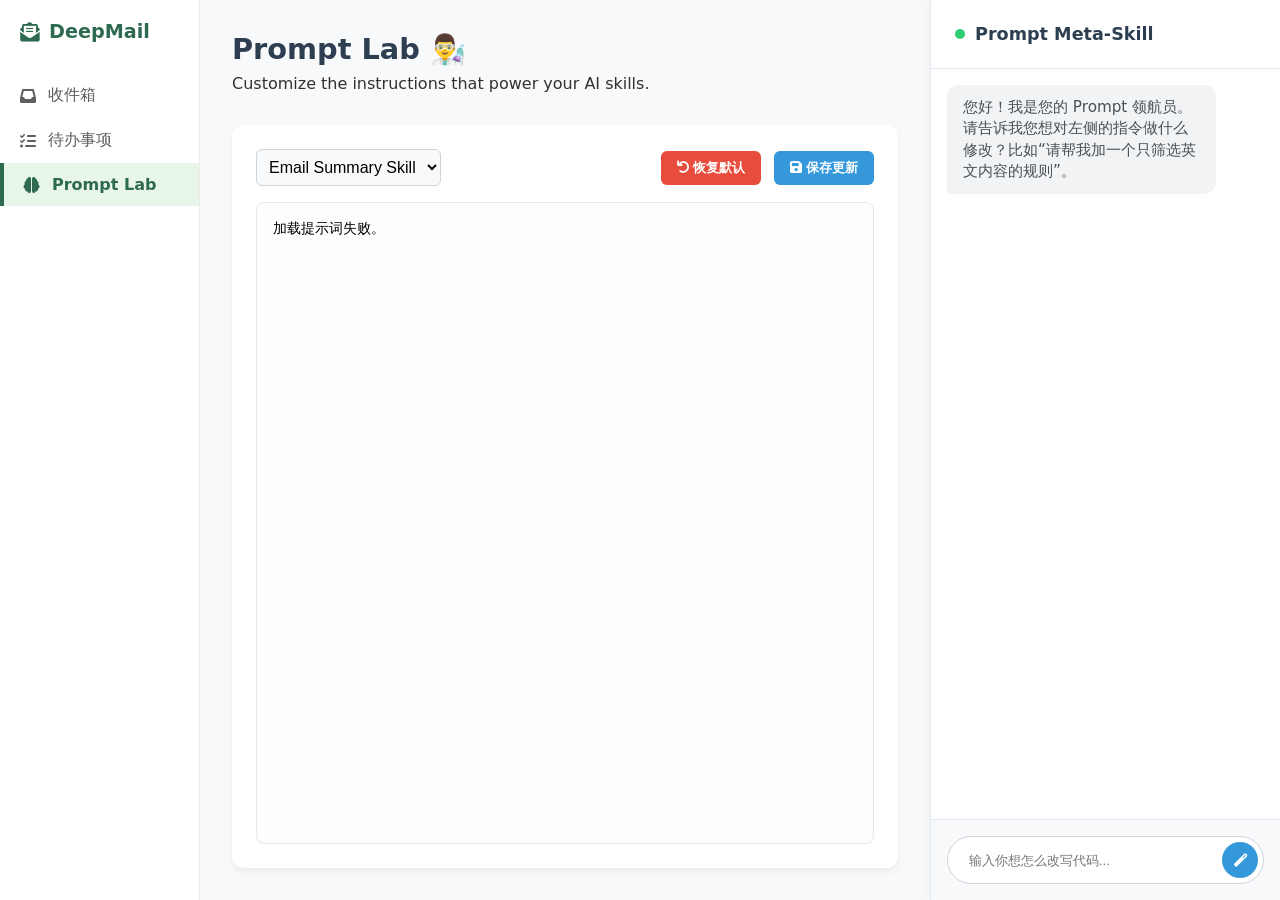
==== static/prompt_lab.html @ 1958fa29 "refinement add a prompt page" ====
<!DOCTYPE html>
<html lang="zh-CN">
<head>
    <meta charset="UTF-8">
    <meta name="viewport" content="width=device-width, initial-scale=1.0">
    <title>DeepMail AI - Prompt Lab</title>
    <link rel="stylesheet" href="/static/css/styles.css?v=2.2">
    <link rel="stylesheet" href="https://cdnjs.cloudflare.com/ajax/libs/font-awesome/6.0.0/css/all.min.css">
    <style>
        .app-container {
            display: flex;
            height: 100vh;
            background: #f8f9fa; /* Assuming light theme default */
        }
        
        .main-content {
            flex: 1;
            padding: 2rem;
            display: flex;
            flex-direction: column;
            gap: 1rem;
            overflow-y: auto;
        }

        .header {
            display: flex;
            flex-direction: column;
            gap: 0.5rem;
            margin-bottom: 1rem;
        }

        .header h1 {
            font-size: 1.8rem;
            color: #2c3e50;
        }

        .editor-container {
            background: white;
            border-radius: 12px;
            box-shadow: 0 4px 6px rgba(0, 0, 0, 0.05);
            padding: 1.5rem;
            display: flex;
            flex-direction: column;
            flex: 1;
        }

        .editor-header {
            display: flex;
            justify-content: space-between;
            align-items: center;
            margin-bottom: 1rem;
        }

        .skill-select {
            padding: 0.5rem;
            border: 1px solid #ced4da;
            border-radius: 6px;
            font-size: 1rem;
            background: #f8f9fa;
        }

        .btn-group button {
            padding: 0.5rem 1rem;
            border: none;
            border-radius: 6px;
            cursor: pointer;
            font-weight: 600;
            margin-left: 0.5rem;
            transition: all 0.2s;
        }

        .btn-primary { background: #3498db; color: white; }
        .btn-primary:hover { background: #2980b9; }
        .btn-danger { background: #e74c3c; color: white; }
        .btn-danger:hover { background: #c0392b; }
        
        .toast {
            display: none;
            color: #27ae60;
            font-weight: bold;
            margin-left: 10px;
        }

        #prompt-editor {
            flex: 1;
            width: 100%;
            padding: 1rem;
            border: 1px solid #e2e8f0;
            border-radius: 8px;
            font-family: 'Fira Code', 'Courier New', Courier, monospace;
            font-size: 0.9rem;
            resize: none;
            background: #fdfdfd;
            line-height: 1.5;
            min-height: 400px;
        }

        #prompt-editor:focus {
            outline: none;
            border-color: #3498db;
            box-shadow: 0 0 0 3px rgba(52, 152, 219, 0.2);
        }

        /* Chat Sidebar styles loosely mimicking deepseek-dashboard */
        .chat-container {
            width: 350px;
            background: white;
            border-left: 1px solid #e2e8f0;
            display: flex;
            flex-direction: column;
            box-shadow: -4px 0 15px rgba(0,0,0,0.03);
            z-index: 100;
        }

        .chat-header {
            padding: 1.5rem;
            border-bottom: 1px solid #e2e8f0;
            display: flex;
            align-items: center;
            gap: 10px;
        }

        .status-dot {
            width: 10px;
            height: 10px;
            background: #2ecc71;
            border-radius: 50%;
            display: inline-block;
        }

        .chat-header h3 {
            margin: 0;
            font-size: 1.1rem;
            color: #2c3e50;
        }

        .messages {
            flex: 1;
            padding: 1rem;
            overflow-y: auto;
            display: flex;
            flex-direction: column;
            gap: 15px;
        }

        .message {
            max-width: 85%;
            padding: 12px 16px;
            border-radius: 12px;
            font-size: 0.95rem;
            line-height: 1.4;
        }

        .message.system {
            background: #f1f3f5;
            color: #495057;
            align-self: flex-start;
            border-bottom-left-radius: 2px;
        }

        .message.user {
            background: #3498db;
            color: white;
            align-self: flex-end;
            border-bottom-right-radius: 2px;
        }

        .input-area {
            padding: 1rem;
            background: #f8f9fa;
            border-top: 1px solid #e2e8f0;
        }

        .input-wrapper {
            display: flex;
            align-items: center;
            background: white;
            border: 1px solid #ced4da;
            border-radius: 24px;
            padding: 0.3rem;
        }

        .input-wrapper input {
            flex: 1;
            border: none;
            padding: 0.5rem 1rem;
            outline: none;
            background: transparent;
        }

        .input-wrapper button {
            background: #3498db;
            color: white;
            border: none;
            border-radius: 50%;
            width: 36px;
            height: 36px;
            cursor: pointer;
            display: flex;
            align-items: center;
            justify-content: center;
            transition: background 0.2s;
        }

        .input-wrapper button:disabled {
            background: #95a5a6;
            cursor: not-allowed;
        }

        .input-wrapper button:hover:not(:disabled) {
            background: #2980b9;
        }

        .typing-indicator {
            display: none;
            padding: 10px;
            color: #7f8c8d;
            font-size: 0.9rem;
            font-style: italic;
        }
    </style>
</head>
<body>
    <div class="app-container">
        <!-- Sidebar Navigation -->
        <nav class="sidebar">
            <div class="logo">
                <i class="fas fa-envelope-open-text"></i>
                <span>DeepMail</span>
            </div>
            <ul class="folder-list">
                <li onclick="window.location.href='/'"><div class="folder-item"><i class="fas fa-inbox"></i> <span>收件箱</span></div></li>
                <li onclick="window.location.href='/todo'"><div class="folder-item"><i class="fas fa-tasks"></i> <span>待办事项</span></div></li>
                <li class="active"><div class="folder-item"><i class="fas fa-brain"></i> <span>Prompt Lab</span></div></li>
            </ul>
        </nav>

        <!-- Main Content: Prompt Editor -->
        <main class="main-content">
            <div class="header">
                <h1>Prompt Lab 👨‍🔬</h1>
                <p>Customize the instructions that power your AI skills.</p>
            </div>

            <div class="editor-container">
                <div class="editor-header">
                    <div>
                        <select id="skill-select" class="skill-select" onchange="loadPrompt()">
                            <option value="email_summary">Email Summary Skill</option>
                            <option value="todo_extract">Todo Extraction Skill</option>
                        </select>
                        <span id="toast" class="toast"><i class="fas fa-check-circle"></i> 已保存</span>
                    </div>
                    <div class="btn-group">
                        <button class="btn-danger" onclick="restoreDefault()"><i class="fas fa-undo"></i> 恢复默认</button>
                        <button class="btn-primary" onclick="savePrompt()"><i class="fas fa-save"></i> 保存更新</button>
                    </div>
                </div>
                <textarea id="prompt-editor" spellcheck="false">Loading...</textarea>
            </div>
        </main>

        <!-- AI Chat Sidebar -->
        <section class="chat-container">
            <header class="chat-header">
                <div class="status-dot"></div>
                <h3>Prompt Meta-Skill</h3>
            </header>
            <div class="messages" id="chat-messages">
                <div class="message system">您好！我是您的 Prompt 领航员。请告诉我您想对左侧的指令做什么修改？比如“请帮我加一个只筛选英文内容的规则”。</div>
            </div>
            <div class="typing-indicator" id="typing-indicator">Meta-Skill 正在重写指令...</div>
            <div class="input-area">
                <form id="chat-form" class="input-wrapper" onsubmit="handleOptimize(event)">
                    <input type="text" id="user-input" placeholder="输入你想怎么改写代码..." autocomplete="off" required>
                    <button type="submit" id="send-btn">
                        <i class="fa-solid fa-magic"></i>
                    </button>
                </form>
            </div>
        </section>
    </div>

    <script>
        let currentPrompts = {};

        // 初始化加载所有 prompts
        async function fetchPrompts() {
            try {
                const res = await fetch('/api/prompts');
                const data = await res.json();
                
                // 转换为键值对形式
                data.forEach(item => {
                    currentPrompts[item.skill_name] = item.system_prompt;
                });
                
                loadPrompt();
            } catch (e) {
                console.error("加载失败:", e);
                document.getElementById('prompt-editor').value = "加载提示词失败。";
            }
        }

        function loadPrompt() {
            const skill = document.getElementById('skill-select').value;
            const editor = document.getElementById('prompt-editor');
            editor.value = currentPrompts[skill] || "No prompt found.";
        }

        async function savePrompt() {
            const skill = document.getElementById('skill-select').value;
            const content = document.getElementById('prompt-editor').value;
            
            try {
                const res = await fetch(`/api/prompts/${skill}`, {
                    method: 'PUT',
                    headers:{ 'Content-Type': 'application/json' },
                    body: JSON.stringify({ system_prompt: content })
                });
                if(res.ok) {
                    currentPrompts[skill] = content;
                    showToast();
                }
            } catch (e) {
                alert('保存失败!');
            }
        }

        async function restoreDefault() {
            if(!confirm("确定要恢复默认设定吗？这会覆盖所有的个性化修改。")) return;
            
            const skill = document.getElementById('skill-select').value;
            try {
                const res = await fetch(`/api/prompts/${skill}/restore`, { method: 'POST' });
                if(res.ok) {
                    await fetchPrompts(); // 刷新数据
                    showToast("已恢复默认");
                }
            } catch (e) {
                alert('恢复失败!');
            }
        }

        function showToast(msg = "已保存修改 (立刻生效)") {
            const toast = document.getElementById('toast');
            toast.innerHTML = `<i class="fas fa-check-circle"></i> ${msg}`;
            toast.style.display = 'inline-block';
            setTimeout(() => { toast.style.display = 'none'; }, 3000);
        }

        // --- Chat Interaction ---
        function appendMessage(sender, text) {
            const container = document.getElementById('chat-messages');
            const msgDiv = document.createElement('div');
            msgDiv.className = `message ${sender}`;
            msgDiv.innerText = text;
            container.appendChild(msgDiv);
            container.scrollTop = container.scrollHeight;
        }

        async function handleOptimize(e) {
            e.preventDefault();
            const input = document.getElementById('user-input');
            const text = input.value.trim();
            if(!text) return;

            const skill = document.getElementById('skill-select').value;
            
            appendMessage('user', text);
            input.value = '';
            
            const btn = document.getElementById('send-btn');
            const indicator = document.getElementById('typing-indicator');
            btn.disabled = true;
            indicator.style.display = 'block';

            try {
                const res = await fetch(`/api/prompts/${skill}/optimize`, {
                    method: 'POST',
                    headers:{ 'Content-Type': 'application/json' },
                    body: JSON.stringify({ user_request: text })
                });
                
                if (!res.ok) {
                    appendMessage('system', '网络请求失败。');
                    return;
                }
                
                const editor = document.getElementById('prompt-editor');
                editor.value = ""; // 清空编辑器，准备流式写入
                
                // 自动插入一条占位系统消息
                const container = document.getElementById('chat-messages');
                const sysMsgDiv = document.createElement('div');
                sysMsgDiv.className = `message system`;
                sysMsgDiv.innerText = "正在为您重写左侧的系统指令...";
                container.appendChild(sysMsgDiv);
                container.scrollTop = container.scrollHeight;
                
                // 读取流
                const reader = res.body.getReader();
                const decoder = new TextDecoder("utf-8");
                let done = false;
                let fullText = "";
                
                while (!done) {
                    const { value, done: readerDone } = await reader.read();
                    done = readerDone;
                    if (value) {
                        const chunk = decoder.decode(value, { stream: true });
                        fullText += chunk;
                        
                        // 过滤掉 markdown code blocks 标记
                        let displayText = fullText;
                        if (displayText.startsWith("```json\n")) displayText = displayText.substring(8);
                        else if (displayText.startsWith("```\n")) displayText = displayText.substring(4);
                        else if (displayText.startsWith("```")) displayText = displayText.substring(3);
                        // 我们在流式追加，所以只在结束时去结尾的 ``` 是可以的，这里为了实时好看，动态替换
                        if (displayText.endsWith("```")) displayText = displayText.slice(0, -3);
                        
                        // 仿佛魔法般地自动敲进左边的编辑器
                        editor.value = displayText;
                    }
                }
                
                // 简单的闪烁动画提醒由于输入完成
                editor.style.transition = 'background 0.3s';
                editor.style.background = '#e8f8f5';
                setTimeout(() => editor.style.background = '#fdfdfd', 800);
                
                // 结束系统提示
                sysMsgDiv.innerText = "重写完成！您可以审核并在右上方点击“保存更新”使其生效。";
                
            } catch (error) {
                appendMessage('system', '网络请求错误，请重试。: ' + error);
            } finally {
                btn.disabled = false;
                indicator.style.display = 'none';
            }
        }

        // 初始化
        fetchPrompts();
    </script>
</body>
</html>
---- static/css/styles.css ----
/* DeepMail Sage - Design System */
:root {
    --bg-primary: #ffffff;
    --bg-secondary: #f8f9fa;
    --bg-active: #e8f5e9;
    --border-color: #edebe9;
    --text-main: #323130;
    --text-muted: #605e5c;
    --accent-sage: #2d6a4f;
    --accent-sage-dark: #1b4332;
    --accent-mint: #d8f3dc;
    --important-red: #d13438;
    --sidebar-width: 200px;
    --list-width: 350px;
    --shadow-subtle: 0 2px 4px rgba(0, 0, 0, 0.05);
}

* {
    box-sizing: border-box;
    margin: 0;
    padding: 0;
}

body {
    font-family: 'Segoe UI', system-ui, -apple-system, sans-serif;
    color: var(--text-main);
    background-color: var(--bg-secondary);
    height: 100vh;
    overflow: hidden;
}

.app-container {
    display: flex;
    height: 100vh;
}

/* --- Sidebar --- */
.sidebar {
    width: var(--sidebar-width);
    background-color: var(--bg-primary);
    border-right: 1px solid var(--border-color);
    display: flex;
    flex-direction: column;
    padding: 20px 0;
}

.logo {
    padding: 0 20px 30px;
    font-size: 1.2rem;
    font-weight: bold;
    color: var(--accent-sage);
    display: flex;
    align-items: center;
    gap: 10px;
}

.folder-list {
    list-style: none;
    flex: 1;
}

/* Base style for all sidebar items */
.folder-list li {
    list-style: none;
    cursor: pointer;
    transition: all 0.2s;
}

/* Header/Main Level items */
.folder-list>li>.folder-item,
.folder-list>li>.folder-header {
    padding: 12px 20px;
    display: flex;
    align-items: center;
    gap: 12px;
    color: var(--text-muted);
}

.folder-list li:hover>.folder-item,
.folder-list li:hover>.folder-header {
    background-color: var(--bg-secondary);
}

/* Active State for Main Folders */
.folder-list li.active>.folder-item,
.folder-list li.active>.folder-header {
    background-color: var(--bg-active);
    color: var(--accent-sage);
    font-weight: 600;
    border-left: 4px solid var(--accent-sage);
}

/* Archive Expandable Logic */
.expandable {
    display: block !important;
    /* Ensure vertical flow regardless of other rules */
    width: 100%;
}

.folder-header {
    width: 100%;
    display: flex !important;
    align-items: center;
    gap: 12px;
}

.folder-header .toggle-icon {
    margin-left: auto;
    font-size: 0.7rem;
    transition: transform 0.3s ease;
}

.folder-header.expanded .toggle-icon {
    transform: rotate(90deg);
}

/* Sub-folder List (Accordion) */
.sub-folder-list {
    list-style: none;
    max-height: 0;
    overflow: hidden;
    transition: all 0.3s cubic-bezier(0.4, 0, 0.2, 1);
    background-color: #fafbfb;
}

.expandable.expanded .sub-folder-list {
    max-height: 500px;
    border-bottom: 1px solid var(--border-color);
}

.sub-folder-list li {
    padding: 10px 20px 10px 48px;
    /* Proper indentation */
    font-size: 0.85rem;
    color: var(--text-muted);
    transition: all 0.2s;
    border-left: 4px solid transparent;
    /* Keep layout stable */
}

.sub-folder-list li:hover {
    background-color: #f0f7f4;
    color: var(--accent-sage);
}

.sub-folder-list li.active {
    color: var(--accent-sage);
    font-weight: 600;
    background-color: #f2f8f6;
    border-left: 4px solid var(--accent-sage);
}

/* Category Indicators in Sidebar */
.category-pill {
    display: inline-block;
    width: 12px;
    height: 8px;
    border-radius: 3px;
    margin-right: 10px;
}

/* Color Mapping (Sync with badges) */
.dot-course,
.dot-bg-course {
    background-color: #1976d2;
}

.dot-research,
.dot-bg-research {
    background-color: #00838F;
}

.dot-seminar,
.dot-bg-seminar {
    background-color: #7b1fa2;
}

.dot-financial,
.dot-bg-financial {
    background-color: #fbc02d;
}

.dot-career,
.dot-bg-career {
    background-color: #C2185B;
}

.dot-campus,
.dot-bg-campus {
    background-color: #5D4037;
}

.dot-notification,
.dot-bg-notification {
    background-color: #388e3c;
}

.dot-social,
.dot-bg-social {
    background-color: #f57c00;
}

.dot-external,
.dot-bg-external {
    background-color: #6A1B9A;
}

.dot-promotion,
.dot-bg-promotion {
    background-color: #616161;
}

.dot-other,
.dot-bg-other {
    background-color: #455a64;
}




.stats-card {
    padding: 20px;
    font-size: 0.85rem;
    color: var(--text-muted);
    border-top: 1px solid var(--border-color);
}

/* --- Email List Panel --- */
.email-list-panel {
    width: var(--list-width);
    background-color: var(--bg-primary);
    border-right: 1px solid var(--border-color);
    display: flex;
    flex-direction: column;
}

.panel-header {
    padding: 15px 20px;
    display: flex;
    justify-content: space-between;
    align-items: center;
    border-bottom: 1px solid var(--border-color);
}

.filter-container {
    flex: 1;
}

.filter-select {
    width: 100%;
    padding: 6px 12px;
    border: 1px solid var(--border-color);
    border-radius: 6px;
    background-color: var(--bg-secondary);
    color: var(--text-main);
    font-size: 0.85rem;
    font-weight: 600;
    cursor: pointer;
    outline: none;
    transition: all 0.2s;
}

.filter-select:hover {
    border-color: var(--accent-sage);
}

.filter-select:focus {
    border-color: var(--accent-sage);
    box-shadow: 0 0 0 2px rgba(45, 106, 79, 0.1);
}

.actions button {
    background: none;
    border: none;
    color: var(--text-muted);
    cursor: pointer;
    margin-left: 10px;
    font-size: 1rem;
}

.search-bar {
    padding: 10px 20px;
    position: relative;
    border-bottom: 1px solid var(--border-color);
}

.search-bar i {
    position: absolute;
    left: 30px;
    top: 50%;
    transform: translateY(-50%);
    color: var(--text-muted);
}

.search-bar input {
    width: 100%;
    padding: 8px 10px 8px 30px;
    border: 1px solid var(--border-color);
    border-radius: 4px;
    background-color: var(--bg-secondary);
    outline: none;
}

.email-items {
    flex: 1;
    overflow-y: auto;
}

.email-item {
    padding: 15px 20px;
    border-bottom: 1px solid var(--border-color);
    cursor: pointer;
    display: flex;
    gap: 12px;
    position: relative;
    transition: background 0.2s;
}

.email-item:hover {
    background-color: #f0f7f4;
    transform: translateX(4px);
    transition: all 0.3s cubic-bezier(0.25, 0.8, 0.25, 1);
}

.email-item.unread {
    background-color: var(--bg-secondary);
}

.email-item.active {
    background-color: #e8f3ee;
    border-left: 5px solid var(--accent-sage);
    padding-left: 15px;
    box-shadow: inset 4px 0 10px rgba(0, 0, 0, 0.03);
}

/* Importance Dot on the Left */
.importance-marker {
    width: 8px;
    height: 8px;
    border-radius: 50%;
    margin-top: 6px;
    flex-shrink: 0;
}

.importance-marker.high {
    background-color: var(--important-red);
    box-shadow: 0 0 5px rgba(209, 52, 56, 0.4);
}

.item-content {
    flex: 1;
    overflow: hidden;
}

.item-top {
    display: flex;
    justify-content: space-between;
    margin-bottom: 4px;
}

.item-sender {
    font-weight: 600;
    font-size: 0.9rem;
    white-space: nowrap;
    overflow: hidden;
    text-overflow: ellipsis;
}

.item-date {
    font-size: 0.75rem;
    color: var(--text-muted);
}

.item-subject {
    font-size: 0.85rem;
    font-weight: 500;
    margin-bottom: 4px;
    white-space: nowrap;
    overflow: hidden;
    text-overflow: ellipsis;
}

.item-summary {
    font-size: 0.8rem;
    color: var(--text-muted);
    display: -webkit-box;
    -webkit-line-clamp: 2;
    -webkit-box-orient: vertical;
    overflow: hidden;
}

/* --- Content Panel --- */
.content-panel {
    flex: 1;
    background-color: var(--bg-primary);
    overflow-y: auto;
    display: flex;
    flex-direction: column;
}

.welcome-view {
    margin: auto;
    text-align: center;
    color: var(--text-muted);
}

.welcome-view i {
    font-size: 4rem;
    margin-bottom: 20px;
    opacity: 0.2;
}

.detail-view {
    display: flex;
    flex-direction: column;
    height: 100%;
}

.detail-header {
    padding: 10px 30px;
    border-bottom: 1px solid var(--border-color);
}

.subject-line {
    display: flex;
    justify-content: space-between;
    align-items: flex-start;
    margin-bottom: 8px;
}

.subject-line h1 {
    font-size: 1.3rem !important; /* Targeted size */
    font-weight: 600;
    line-height: 1.4;
    color: #1a1a1a;
    margin: 0;
}

.tag {
    padding: 4px 10px;
    border-radius: 12px;
    font-size: 0.75rem;
    font-weight: bold;
}

.importance-tag {
    background-color: #fdeaea;
    color: var(--important-red);
}

.category-tag {
    background-color: var(--accent-mint);
    color: var(--accent-sage-dark);
}

.header-tags {
    display: flex;
    gap: 8px;
    margin-top: 10px;
}

/* Category Specific Badges in List */
.badge {
    padding: 2px 6px;
    border-radius: 4px;
    font-size: 0.7rem;
    font-weight: bold;
    margin-right: 5px;
}

.badge-course {
    background-color: #e3f2fd;
    color: #1976d2;
}

/* 蓝色 - 课程 */
.badge-seminar {
    background-color: #f3e5f5;
    color: #7b1fa2;
}

/* 紫色 - 讲座 */
.badge-financial {
    background-color: #fff9c4;
    color: #fbc02d;
}

/* 黄色 - 财务 */
.badge-notification {
    background-color: #e8f5e9;
    color: #388e3c;
}

/* 绿色 - 系统 */
.badge-social {
    background-color: #ffe0b2;
    color: #f57c00;
}

/* 橙色 - 社交 */
.badge-promotion {
    background-color: #f5f5f5;
    color: #616161;
}

/* 灰色 - 推广 */
.badge-research {
    background-color: #E0F7FA;
    color: #00838F;
}

/* 青色 - 研究 */
.badge-career {
    background-color: #FCE4EC;
    color: #C2185B;
}

/* 粉色 - 职业 */
.badge-campus {
    background-color: #EFEBE9;
    color: #5D4037;
}

/* 棕色 - 校内 */
.badge-external {
    background-color: #F3E5F5;
    color: #6A1B9A;
}

/* 深紫 - 校企 */
.badge-other {
    background-color: #eceff1;
    color: #455a64;
}

/* 蓝灰色 - 其他 */

.sender-info {
    display: flex;
    align-items: center;
    gap: 12px;
    margin-bottom: 10px;
}

.avatar {
    width: 36px;
    height: 36px;
    background-color: var(--accent-mint);
    color: var(--accent-sage-dark);
    border-radius: 50%;
    display: flex;
    align-items: center;
    justify-content: center;
    font-weight: bold;
    font-size: 1rem;
}

.sender-meta {
    display: flex;
    flex-direction: column;
}

.sender-meta span {
    font-size: 0.8rem;
    color: var(--text-muted);
}

.ai-summary-box {
    background: linear-gradient(135deg, #f8fbfa 0%, #f0f7f4 100%);
    border: 1px solid rgba(132, 169, 140, 0.2);
    border-left: 5px solid var(--accent-sage);
    border-radius: 12px;
    padding: 12px 18px;
    line-height: 1.6;
    box-shadow: 0 4px 20px rgba(0, 0, 0, 0.04);
    font-style: italic;
    font-size: 1rem;
    font-weight: 600;
    text-decoration: underline;
    text-underline-offset: 4px;
    text-decoration-color: rgba(45, 106, 79, 0.2);
    color: #2f3e46;
    position: relative;
}

.ai-summary-box::after {
    content: "AI INSIGHT";
    position: absolute;
    top: -10px;
    right: 20px;
    background: var(--accent-sage);
    color: white;
    font-size: 0.6rem;
    padding: 2px 8px;
    border-radius: 10px;
    font-weight: bold;
    letter-spacing: 1px;
}

.ai-header {
    font-size: 0.9rem;
    font-weight: bold;
    color: var(--accent-sage);
    margin-bottom: 8px;
    display: flex;
    align-items: center;
    gap: 8px;
}

/* --- Split View --- */
.view-controls {
    padding: 10px 40px;
    border-bottom: 1px solid var(--border-color);
    display: flex;
    gap: 10px;
}

.view-controls button {
    padding: 6px 15px;
    border: 1px solid var(--border-color);
    background: var(--bg-primary);
    border-radius: 20px;
    font-size: 0.8rem;
    cursor: pointer;
}

.view-controls button.active {
    background: var(--accent-sage);
    color: white;
    border-color: var(--accent-sage);
}

.body-container {
    flex: 1;
    display: flex;
    overflow: hidden;
    /* Scroll in individual panes */
}

.body-pane {
    flex: 1;
    overflow-y: auto;
    padding: 30px 40px;
    position: relative;
    border-right: 1px solid var(--border-color);
}

.pane-label {
    position: sticky;
    top: -30px;
    background: var(--accent-sage);
    color: white;
    font-size: 0.7rem;
    padding: 2px 10px;
    border-radius: 10px;
    display: inline-block;
    margin-bottom: 15px;
}

.raw-content {
    line-height: 1.8;
    color: var(--text-main);
    font-size: 0.95rem;
}

.body-container.only-original .translation-pane {
    display: none;
}

.body-container.only-original .original-pane {
    flex: 1;
}

.body-container.only-translation .original-pane {
    display: none;
}

.body-container.only-translation .translation-pane {
    flex: 1;
}

.hidden {
    display: none !important;
}

/* --- Footer --- */
.stats-card {
    padding: 16px;
    margin: 10px 15px;
    background: linear-gradient(145deg, #f8fcf9 0%, #f0f7f4 100%);
    border-radius: 12px;
    border: 1px solid rgba(45, 106, 79, 0.08);
}

.stat-item {
    display: flex;
    flex-direction: column;
    gap: 2px;
    margin-bottom: 12px;
}

.stat-item:last-child {
    margin-bottom: 0;
}

.stat-label {
    font-size: 0.7rem;
    color: var(--text-muted);
    text-transform: uppercase;
    letter-spacing: 0.5px;
}

.stat-value {
    font-size: 0.85rem;
    color: var(--accent-sage-dark);
    font-weight: 600;
}

.detail-footer {
    padding: 12px 40px;
    background-color: var(--bg-secondary);
    border-top: 1px solid var(--border-color);
    transition: all 0.3s ease;
}

.toggle-header {
    cursor: pointer;
    display: flex;
    justify-content: space-between;
    align-items: center;
    padding: 5px 0;
    user-select: none;
}

.toggle-header:hover {
    color: var(--accent-sage-dark);
}

.toggle-icon {
    transition: transform 0.3s ease;
    font-size: 0.9rem;
    color: var(--text-muted);
}

.action-list {
    list-style: none;
    margin-top: 10px;
    overflow: hidden;
    max-height: 500px;
    transition: max-height 0.3s ease, margin 0.3s ease, opacity 0.3s ease;
}

.action-list.collapsed {
    max-height: 0;
    margin-top: 0;
    opacity: 0;
    pointer-events: none;
}

.toggle-header.active .toggle-icon {
    transform: rotate(180deg);
}

.action-list li {
    padding: 8px 0;
    display: flex;
    align-items: center;
    gap: 10px;
    font-size: 0.9rem;
}

.action-list li::before {
    content: '\f14a';
    font-family: 'Font Awesome 5 Free';
    font-weight: 900;
    color: var(--accent-sage);
}

/* Scrollbar styling */
::-webkit-scrollbar {
    width: 6px;
}

::-webkit-scrollbar-track {
    background: transparent;
}

::-webkit-scrollbar-thumb {
    background: #ccc;
    border-radius: 10px;
}

::-webkit-scrollbar-thumb:hover {
    background: #999;
}

/* Loading Shimmer Effect */
.loading-shimmer {
    height: 200px;
    width: 100%;
    background: linear-gradient(90deg, #f0f0f0 25%, #f7f7f7 50%, #f0f0f0 75%);
    background-size: 200% 100%;
    animation: shimmer 1.5s infinite;
    border-radius: 8px;
    margin-bottom: 20px;
}

@keyframes shimmer {
    0% {
        background-position: 200% 0;
    }

    100% {
        background-position: -200% 0;
    }
}

/* 自定义旋转动画 */
.fa-spin-custom {
    animation: fa-spin 2s infinite linear;
}

@keyframes fa-spin {
    0% {
        transform: rotate(0deg);
    }
    100% {
        transform: rotate(359deg);
    }
}
/* --- 同步进度条样式 --- */
.sync-progress {
    margin: 10px 15px 20px 15px;
    padding: 15px;
    background: rgba(45, 106, 79, 0.05); /* Sage green tint */
    border-radius: 12px;
    border: 1px solid rgba(45, 106, 79, 0.1);
}

.sync-header {
    display: flex;
    justify-content: space-between;
    font-size: 13px;
    margin-bottom: 8px;
    font-weight: 500;
    color: var(--accent-sage);
}

.progress-track {
    height: 6px;
    background: rgba(0, 0, 0, 0.05);
    border-radius: 3px;
    overflow: hidden;
    margin-bottom: 8px;
}

.progress-fill {
    height: 100%;
    background: linear-gradient(90deg, var(--accent-sage), #84a98c);
    width: 5%;
    transition: width 0.4s cubic-bezier(0.4, 0, 0.2, 1);
    box-shadow: 0 0 10px rgba(45, 106, 79, 0.2);
}

.sync-detail {
    font-size: 11px;
    color: var(--text-muted);
    white-space: nowrap;
    overflow: hidden;
    text-overflow: ellipsis;
}
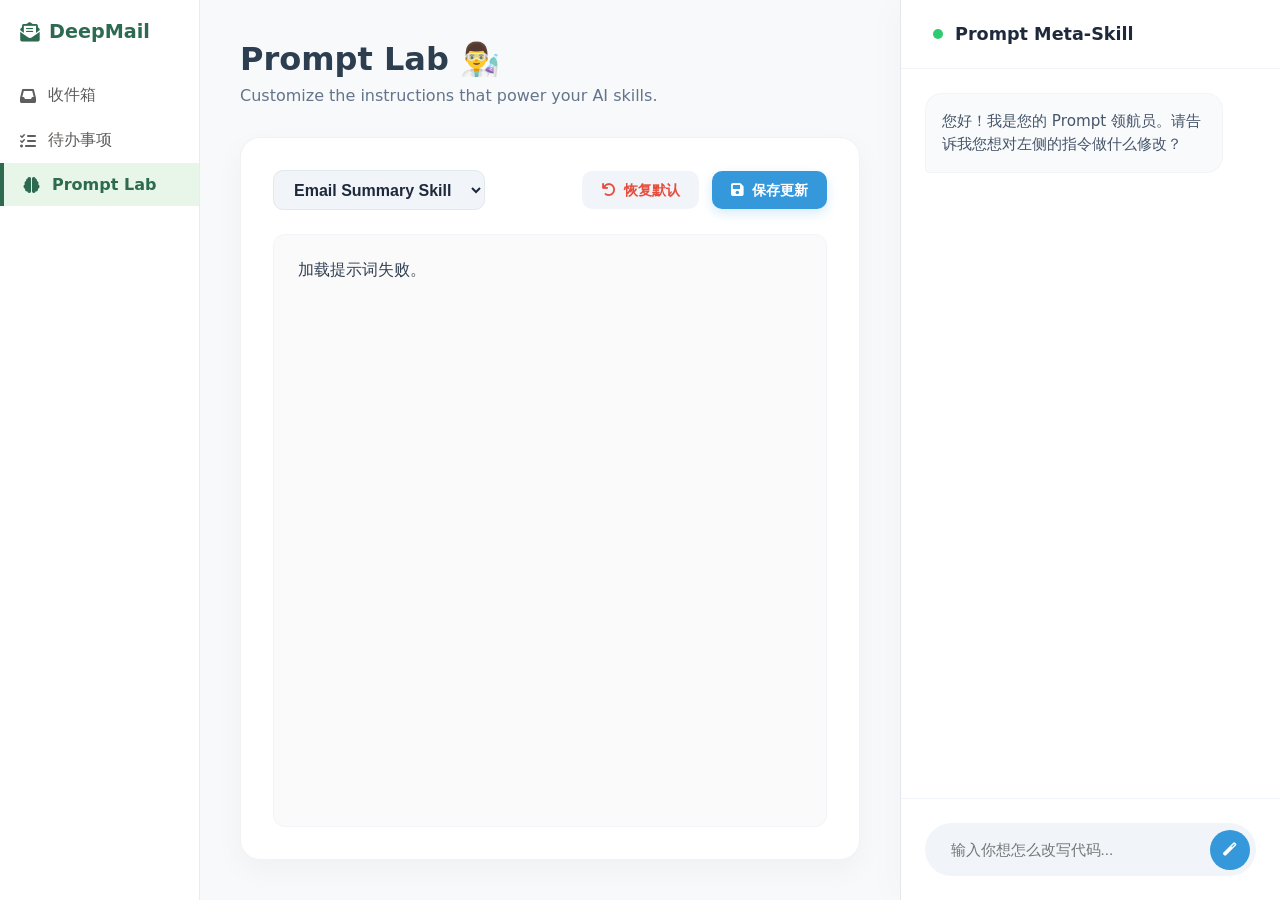
==== commit 6b401817: "Refactor: Modularized project structure, consolidated maintenance tools, and optimized frontend/back" ====
--- a/static/prompt_lab.html
+++ b/static/prompt_lab.html
@@ -5,220 +5,8 @@
     <meta name="viewport" content="width=device-width, initial-scale=1.0">
     <title>DeepMail AI - Prompt Lab</title>
     <link rel="stylesheet" href="/static/css/styles.css?v=2.2">
+    <link rel="stylesheet" href="/static/css/prompt_lab.css?v=1.0">
     <link rel="stylesheet" href="https://cdnjs.cloudflare.com/ajax/libs/font-awesome/6.0.0/css/all.min.css">
-    <style>
-        .app-container {
-            display: flex;
-            height: 100vh;
-            background: #f8f9fa; /* Assuming light theme default */
-        }
-        
-        .main-content {
-            flex: 1;
-            padding: 2rem;
-            display: flex;
-            flex-direction: column;
-            gap: 1rem;
-            overflow-y: auto;
-        }
-
-        .header {
-            display: flex;
-            flex-direction: column;
-            gap: 0.5rem;
-            margin-bottom: 1rem;
-        }
-
-        .header h1 {
-            font-size: 1.8rem;
-            color: #2c3e50;
-        }
-
-        .editor-container {
-            background: white;
-            border-radius: 12px;
-            box-shadow: 0 4px 6px rgba(0, 0, 0, 0.05);
-            padding: 1.5rem;
-            display: flex;
-            flex-direction: column;
-            flex: 1;
-        }
-
-        .editor-header {
-            display: flex;
-            justify-content: space-between;
-            align-items: center;
-            margin-bottom: 1rem;
-        }
-
-        .skill-select {
-            padding: 0.5rem;
-            border: 1px solid #ced4da;
-            border-radius: 6px;
-            font-size: 1rem;
-            background: #f8f9fa;
-        }
-
-        .btn-group button {
-            padding: 0.5rem 1rem;
-            border: none;
-            border-radius: 6px;
-            cursor: pointer;
-            font-weight: 600;
-            margin-left: 0.5rem;
-            transition: all 0.2s;
-        }
-
-        .btn-primary { background: #3498db; color: white; }
-        .btn-primary:hover { background: #2980b9; }
-        .btn-danger { background: #e74c3c; color: white; }
-        .btn-danger:hover { background: #c0392b; }
-        
-        .toast {
-            display: none;
-            color: #27ae60;
-            font-weight: bold;
-            margin-left: 10px;
-        }
-
-        #prompt-editor {
-            flex: 1;
-            width: 100%;
-            padding: 1rem;
-            border: 1px solid #e2e8f0;
-            border-radius: 8px;
-            font-family: 'Fira Code', 'Courier New', Courier, monospace;
-            font-size: 0.9rem;
-            resize: none;
-            background: #fdfdfd;
-            line-height: 1.5;
-            min-height: 400px;
-        }
-
-        #prompt-editor:focus {
-            outline: none;
-            border-color: #3498db;
-            box-shadow: 0 0 0 3px rgba(52, 152, 219, 0.2);
-        }
-
-        /* Chat Sidebar styles loosely mimicking deepseek-dashboard */
-        .chat-container {
-            width: 350px;
-            background: white;
-            border-left: 1px solid #e2e8f0;
-            display: flex;
-            flex-direction: column;
-            box-shadow: -4px 0 15px rgba(0,0,0,0.03);
-            z-index: 100;
-        }
-
-        .chat-header {
-            padding: 1.5rem;
-            border-bottom: 1px solid #e2e8f0;
-            display: flex;
-            align-items: center;
-            gap: 10px;
-        }
-
-        .status-dot {
-            width: 10px;
-            height: 10px;
-            background: #2ecc71;
-            border-radius: 50%;
-            display: inline-block;
-        }
-
-        .chat-header h3 {
-            margin: 0;
-            font-size: 1.1rem;
-            color: #2c3e50;
-        }
-
-        .messages {
-            flex: 1;
-            padding: 1rem;
-            overflow-y: auto;
-            display: flex;
-            flex-direction: column;
-            gap: 15px;
-        }
-
-        .message {
-            max-width: 85%;
-            padding: 12px 16px;
-            border-radius: 12px;
-            font-size: 0.95rem;
-            line-height: 1.4;
-        }
-
-        .message.system {
-            background: #f1f3f5;
-            color: #495057;
-            align-self: flex-start;
-            border-bottom-left-radius: 2px;
-        }
-
-        .message.user {
-            background: #3498db;
-            color: white;
-            align-self: flex-end;
-            border-bottom-right-radius: 2px;
-        }
-
-        .input-area {
-            padding: 1rem;
-            background: #f8f9fa;
-            border-top: 1px solid #e2e8f0;
-        }
-
-        .input-wrapper {
-            display: flex;
-            align-items: center;
-            background: white;
-            border: 1px solid #ced4da;
-            border-radius: 24px;
-            padding: 0.3rem;
-        }
-
-        .input-wrapper input {
-            flex: 1;
-            border: none;
-            padding: 0.5rem 1rem;
-            outline: none;
-            background: transparent;
-        }
-
-        .input-wrapper button {
-            background: #3498db;
-            color: white;
-            border: none;
-            border-radius: 50%;
-            width: 36px;
-            height: 36px;
-            cursor: pointer;
-            display: flex;
-            align-items: center;
-            justify-content: center;
-            transition: background 0.2s;
-        }
-
-        .input-wrapper button:disabled {
-            background: #95a5a6;
-            cursor: not-allowed;
-        }
-
-        .input-wrapper button:hover:not(:disabled) {
-            background: #2980b9;
-        }
-
-        .typing-indicator {
-            display: none;
-            padding: 10px;
-            color: #7f8c8d;
-            font-size: 0.9rem;
-            font-style: italic;
-        }
-    </style>
 </head>
 <body>
     <div class="app-container">
@@ -235,7 +23,7 @@
             </ul>
         </nav>
 
-        <!-- Main Content: Prompt Editor -->
+        <!-- Main Content -->
         <main class="main-content">
             <div class="header">
                 <h1>Prompt Lab 👨‍🔬</h1>
@@ -267,7 +55,7 @@
                 <h3>Prompt Meta-Skill</h3>
             </header>
             <div class="messages" id="chat-messages">
-                <div class="message system">您好！我是您的 Prompt 领航员。请告诉我您想对左侧的指令做什么修改？比如“请帮我加一个只筛选英文内容的规则”。</div>
+                <div class="message system">您好！我是您的 Prompt 领航员。请告诉我您想对左侧的指令做什么修改？</div>
             </div>
             <div class="typing-indicator" id="typing-indicator">Meta-Skill 正在重写指令...</div>
             <div class="input-area">
@@ -281,167 +69,6 @@
         </section>
     </div>
 
-    <script>
-        let currentPrompts = {};
-
-        // 初始化加载所有 prompts
-        async function fetchPrompts() {
-            try {
-                const res = await fetch('/api/prompts');
-                const data = await res.json();
-                
-                // 转换为键值对形式
-                data.forEach(item => {
-                    currentPrompts[item.skill_name] = item.system_prompt;
-                });
-                
-                loadPrompt();
-            } catch (e) {
-                console.error("加载失败:", e);
-                document.getElementById('prompt-editor').value = "加载提示词失败。";
-            }
-        }
-
-        function loadPrompt() {
-            const skill = document.getElementById('skill-select').value;
-            const editor = document.getElementById('prompt-editor');
-            editor.value = currentPrompts[skill] || "No prompt found.";
-        }
-
-        async function savePrompt() {
-            const skill = document.getElementById('skill-select').value;
-            const content = document.getElementById('prompt-editor').value;
-            
-            try {
-                const res = await fetch(`/api/prompts/${skill}`, {
-                    method: 'PUT',
-                    headers:{ 'Content-Type': 'application/json' },
-                    body: JSON.stringify({ system_prompt: content })
-                });
-                if(res.ok) {
-                    currentPrompts[skill] = content;
-                    showToast();
-                }
-            } catch (e) {
-                alert('保存失败!');
-            }
-        }
-
-        async function restoreDefault() {
-            if(!confirm("确定要恢复默认设定吗？这会覆盖所有的个性化修改。")) return;
-            
-            const skill = document.getElementById('skill-select').value;
-            try {
-                const res = await fetch(`/api/prompts/${skill}/restore`, { method: 'POST' });
-                if(res.ok) {
-                    await fetchPrompts(); // 刷新数据
-                    showToast("已恢复默认");
-                }
-            } catch (e) {
-                alert('恢复失败!');
-            }
-        }
-
-        function showToast(msg = "已保存修改 (立刻生效)") {
-            const toast = document.getElementById('toast');
-            toast.innerHTML = `<i class="fas fa-check-circle"></i> ${msg}`;
-            toast.style.display = 'inline-block';
-            setTimeout(() => { toast.style.display = 'none'; }, 3000);
-        }
-
-        // --- Chat Interaction ---
-        function appendMessage(sender, text) {
-            const container = document.getElementById('chat-messages');
-            const msgDiv = document.createElement('div');
-            msgDiv.className = `message ${sender}`;
-            msgDiv.innerText = text;
-            container.appendChild(msgDiv);
-            container.scrollTop = container.scrollHeight;
-        }
-
-        async function handleOptimize(e) {
-            e.preventDefault();
-            const input = document.getElementById('user-input');
-            const text = input.value.trim();
-            if(!text) return;
-
-            const skill = document.getElementById('skill-select').value;
-            
-            appendMessage('user', text);
-            input.value = '';
-            
-            const btn = document.getElementById('send-btn');
-            const indicator = document.getElementById('typing-indicator');
-            btn.disabled = true;
-            indicator.style.display = 'block';
-
-            try {
-                const res = await fetch(`/api/prompts/${skill}/optimize`, {
-                    method: 'POST',
-                    headers:{ 'Content-Type': 'application/json' },
-                    body: JSON.stringify({ user_request: text })
-                });
-                
-                if (!res.ok) {
-                    appendMessage('system', '网络请求失败。');
-                    return;
-                }
-                
-                const editor = document.getElementById('prompt-editor');
-                editor.value = ""; // 清空编辑器，准备流式写入
-                
-                // 自动插入一条占位系统消息
-                const container = document.getElementById('chat-messages');
-                const sysMsgDiv = document.createElement('div');
-                sysMsgDiv.className = `message system`;
-                sysMsgDiv.innerText = "正在为您重写左侧的系统指令...";
-                container.appendChild(sysMsgDiv);
-                container.scrollTop = container.scrollHeight;
-                
-                // 读取流
-                const reader = res.body.getReader();
-                const decoder = new TextDecoder("utf-8");
-                let done = false;
-                let fullText = "";
-                
-                while (!done) {
-                    const { value, done: readerDone } = await reader.read();
-                    done = readerDone;
-                    if (value) {
-                        const chunk = decoder.decode(value, { stream: true });
-                        fullText += chunk;
-                        
-                        // 过滤掉 markdown code blocks 标记
-                        let displayText = fullText;
-                        if (displayText.startsWith("```json\n")) displayText = displayText.substring(8);
-                        else if (displayText.startsWith("```\n")) displayText = displayText.substring(4);
-                        else if (displayText.startsWith("```")) displayText = displayText.substring(3);
-                        // 我们在流式追加，所以只在结束时去结尾的 ``` 是可以的，这里为了实时好看，动态替换
-                        if (displayText.endsWith("```")) displayText = displayText.slice(0, -3);
-                        
-                        // 仿佛魔法般地自动敲进左边的编辑器
-                        editor.value = displayText;
-                    }
-                }
-                
-                // 简单的闪烁动画提醒由于输入完成
-                editor.style.transition = 'background 0.3s';
-                editor.style.background = '#e8f8f5';
-                setTimeout(() => editor.style.background = '#fdfdfd', 800);
-                
-                // 结束系统提示
-                sysMsgDiv.innerText = "重写完成！您可以审核并在右上方点击“保存更新”使其生效。";
-                
-            } catch (error) {
-                appendMessage('system', '网络请求错误，请重试。: ' + error);
-            } finally {
-                btn.disabled = false;
-                indicator.style.display = 'none';
-            }
-        }
-
-        // 初始化
-        fetchPrompts();
-    </script>
+    <script src="/static/js/prompt_lab.js?v=1.0"></script>
 </body>
 </html>
--- a/static/css/styles.css
+++ b/static/css/styles.css
@@ -159,61 +159,7 @@
     margin-right: 10px;
 }
 
-/* Color Mapping (Sync with badges) */
-.dot-course,
-.dot-bg-course {
-    background-color: #1976d2;
-}
-
-.dot-research,
-.dot-bg-research {
-    background-color: #00838F;
-}
-
-.dot-seminar,
-.dot-bg-seminar {
-    background-color: #7b1fa2;
-}
-
-.dot-financial,
-.dot-bg-financial {
-    background-color: #fbc02d;
-}
-
-.dot-career,
-.dot-bg-career {
-    background-color: #C2185B;
-}
-
-.dot-campus,
-.dot-bg-campus {
-    background-color: #5D4037;
-}
-
-.dot-notification,
-.dot-bg-notification {
-    background-color: #388e3c;
-}
-
-.dot-social,
-.dot-bg-social {
-    background-color: #f57c00;
-}
-
-.dot-external,
-.dot-bg-external {
-    background-color: #6A1B9A;
-}
-
-.dot-promotion,
-.dot-bg-promotion {
-    background-color: #616161;
-}
-
-.dot-other,
-.dot-bg-other {
-    background-color: #455a64;
-}
+/* Category dots and badges moved to common.css */
 
 
 
@@ -459,79 +405,7 @@
     margin-top: 10px;
 }
 
-/* Category Specific Badges in List */
-.badge {
-    padding: 2px 6px;
-    border-radius: 4px;
-    font-size: 0.7rem;
-    font-weight: bold;
-    margin-right: 5px;
-}
-
-.badge-course {
-    background-color: #e3f2fd;
-    color: #1976d2;
-}
-
-/* 蓝色 - 课程 */
-.badge-seminar {
-    background-color: #f3e5f5;
-    color: #7b1fa2;
-}
-
-/* 紫色 - 讲座 */
-.badge-financial {
-    background-color: #fff9c4;
-    color: #fbc02d;
-}
-
-/* 黄色 - 财务 */
-.badge-notification {
-    background-color: #e8f5e9;
-    color: #388e3c;
-}
-
-/* 绿色 - 系统 */
-.badge-social {
-    background-color: #ffe0b2;
-    color: #f57c00;
-}
-
-/* 橙色 - 社交 */
-.badge-promotion {
-    background-color: #f5f5f5;
-    color: #616161;
-}
-
-/* 灰色 - 推广 */
-.badge-research {
-    background-color: #E0F7FA;
-    color: #00838F;
-}
-
-/* 青色 - 研究 */
-.badge-career {
-    background-color: #FCE4EC;
-    color: #C2185B;
-}
-
-/* 粉色 - 职业 */
-.badge-campus {
-    background-color: #EFEBE9;
-    color: #5D4037;
-}
-
-/* 棕色 - 校内 */
-.badge-external {
-    background-color: #F3E5F5;
-    color: #6A1B9A;
-}
-
-/* 深紫 - 校企 */
-.badge-other {
-    background-color: #eceff1;
-    color: #455a64;
-}
+/* Badges moved to common.css */
 
 /* 蓝灰色 - 其他 */
 
@@ -679,9 +553,7 @@
     flex: 1;
 }
 
-.hidden {
-    display: none !important;
-}
+/* Utility classes moved to common.css */
 
 /* --- Footer --- */
 .stats-card {
--- a/static/css/prompt_lab.css
+++ b/static/css/prompt_lab.css
@@ -0,0 +1,249 @@
+/* --- Prompt Lab Specific Layout --- */
+.app-container {
+    display: flex;
+    height: 100vh;
+    width: 100vw;
+    background: #f8f9fa;
+    overflow: hidden;
+}
+
+.main-content {
+    flex: 1;
+    padding: 2.5rem;
+    display: flex;
+    flex-direction: column;
+    gap: 1.5rem;
+    overflow-y: auto;
+    background-color: #f8f9fa;
+}
+
+.header {
+    display: flex;
+    flex-direction: column;
+    gap: 0.5rem;
+    margin-bottom: 0.5rem;
+}
+
+.header h1 {
+    font-size: 2rem;
+    color: #2c3e50;
+    margin: 0;
+}
+
+.header p {
+    color: #64748b;
+    margin: 0;
+}
+
+/* --- Editor Container --- */
+.editor-container {
+    background: white;
+    border-radius: 20px;
+    box-shadow: 0 10px 30px rgba(0, 0, 0, 0.04);
+    padding: 2rem;
+    display: flex;
+    flex-direction: column;
+    flex: 1;
+    border: 1px solid rgba(0,0,0,0.05);
+}
+
+.editor-header {
+    display: flex;
+    justify-content: space-between;
+    align-items: center;
+    margin-bottom: 1.5rem;
+}
+
+.skill-select {
+    padding: 0.6rem 1rem;
+    border: 1px solid #e2e8f0;
+    border-radius: 10px;
+    font-size: 1rem;
+    background: #f1f5f9;
+    font-weight: 600;
+    color: #1e293b;
+    cursor: pointer;
+    transition: all 0.2s;
+}
+
+.skill-select:hover {
+    border-color: #3498db;
+}
+
+.btn-group {
+    display: flex;
+    gap: 0.8rem;
+}
+
+.btn-group button {
+    padding: 0.6rem 1.2rem;
+    border: none;
+    border-radius: 10px;
+    cursor: pointer;
+    font-weight: 700;
+    font-size: 0.9rem;
+    display: flex;
+    align-items: center;
+    gap: 8px;
+    transition: all 0.2s cubic-bezier(0.4, 0, 0.2, 1);
+}
+
+.btn-primary { background: #3498db; color: white; box-shadow: 0 4px 12px rgba(52, 152, 219, 0.2); }
+.btn-primary:hover { background: #2980b9; transform: translateY(-1px); }
+.btn-danger { background: #f1f5f9; color: #e74c3c; border: 1px solid #fee2e2; }
+.btn-danger:hover { background: #fee2e2; }
+
+#prompt-editor {
+    flex: 1;
+    width: 100%;
+    padding: 1.5rem;
+    border: 1px solid #f1f5f9;
+    border-radius: 12px;
+    font-family: 'Fira Code', 'Cascadia Code', 'Courier New', monospace;
+    font-size: 1rem;
+    resize: none;
+    background: #fafafa;
+    line-height: 1.6;
+    color: #334155;
+    outline: none;
+    transition: all 0.2s;
+}
+
+#prompt-editor:focus {
+    background: white;
+    border-color: #3498db;
+    box-shadow: 0 0 0 4px rgba(52, 152, 219, 0.05);
+}
+
+/* --- AI Chat Sidebar --- */
+.chat-container {
+    width: 380px;
+    background: white;
+    border-left: 1px solid #e2e8f0;
+    display: flex;
+    flex-direction: column;
+    box-shadow: -10px 0 30px rgba(0,0,0,0.02);
+}
+
+.chat-header {
+    padding: 1.5rem 2rem;
+    border-bottom: 1px solid #f1f5f9;
+    display: flex;
+    align-items: center;
+    gap: 12px;
+}
+
+.status-dot {
+    width: 10px;
+    height: 10px;
+    background: #2ecc71;
+    border-radius: 50%;
+}
+
+.chat-header h3 {
+    margin: 0;
+    font-size: 1.1rem;
+    font-weight: 800;
+    color: #1e293b;
+}
+
+.messages {
+    flex: 1;
+    padding: 1.5rem;
+    overflow-y: auto;
+    display: flex;
+    flex-direction: column;
+    gap: 1rem;
+}
+
+.message {
+    max-width: 90%;
+    padding: 1rem;
+    border-radius: 16px;
+    font-size: 0.95rem;
+    line-height: 1.5;
+}
+
+.message.system {
+    background: #f8fafc;
+    color: #475569;
+    align-self: flex-start;
+    border-bottom-left-radius: 4px;
+    border: 1px solid #f1f5f9;
+}
+
+.message.user {
+    background: #3498db;
+    color: white;
+    align-self: flex-end;
+    border-bottom-right-radius: 4px;
+    box-shadow: 0 4px 12px rgba(52, 152, 219, 0.15);
+}
+
+.typing-indicator {
+    display: none;
+    padding: 0.5rem 2rem;
+    color: #94a3b8;
+    font-size: 0.85rem;
+    font-weight: 500;
+}
+
+.input-area {
+    padding: 1.5rem;
+    background: white;
+    border-top: 1px solid #f1f5f9;
+}
+
+.input-wrapper {
+    display: flex;
+    align-items: center;
+    background: #f1f5f9;
+    border-radius: 30px;
+    padding: 0.4rem;
+    transition: all 0.2s;
+}
+
+.input-wrapper:focus-within {
+    background: white;
+    box-shadow: 0 0 0 3px rgba(52, 152, 219, 0.1);
+    border: 1px solid #3498db;
+}
+
+.input-wrapper input {
+    flex: 1;
+    border: none;
+    padding: 0.6rem 1.2rem;
+    outline: none;
+    background: transparent;
+    font-size: 0.95rem;
+}
+
+.input-wrapper button {
+    background: #3498db;
+    color: white;
+    border: none;
+    border-radius: 50%;
+    width: 40px;
+    height: 40px;
+    cursor: pointer;
+    display: flex;
+    align-items: center;
+    justify-content: center;
+    transition: all 0.2s;
+}
+
+.input-wrapper button:hover {
+    background: #2980b9;
+    transform: scale(1.05);
+}
+
+.toast {
+    display: none;
+    color: #2ecc71;
+    font-weight: 700;
+    font-size: 0.9rem;
+    padding: 4px 12px;
+    background: #f0fdf4;
+    border-radius: 20px;
+    margin-left: 10px;
+}
